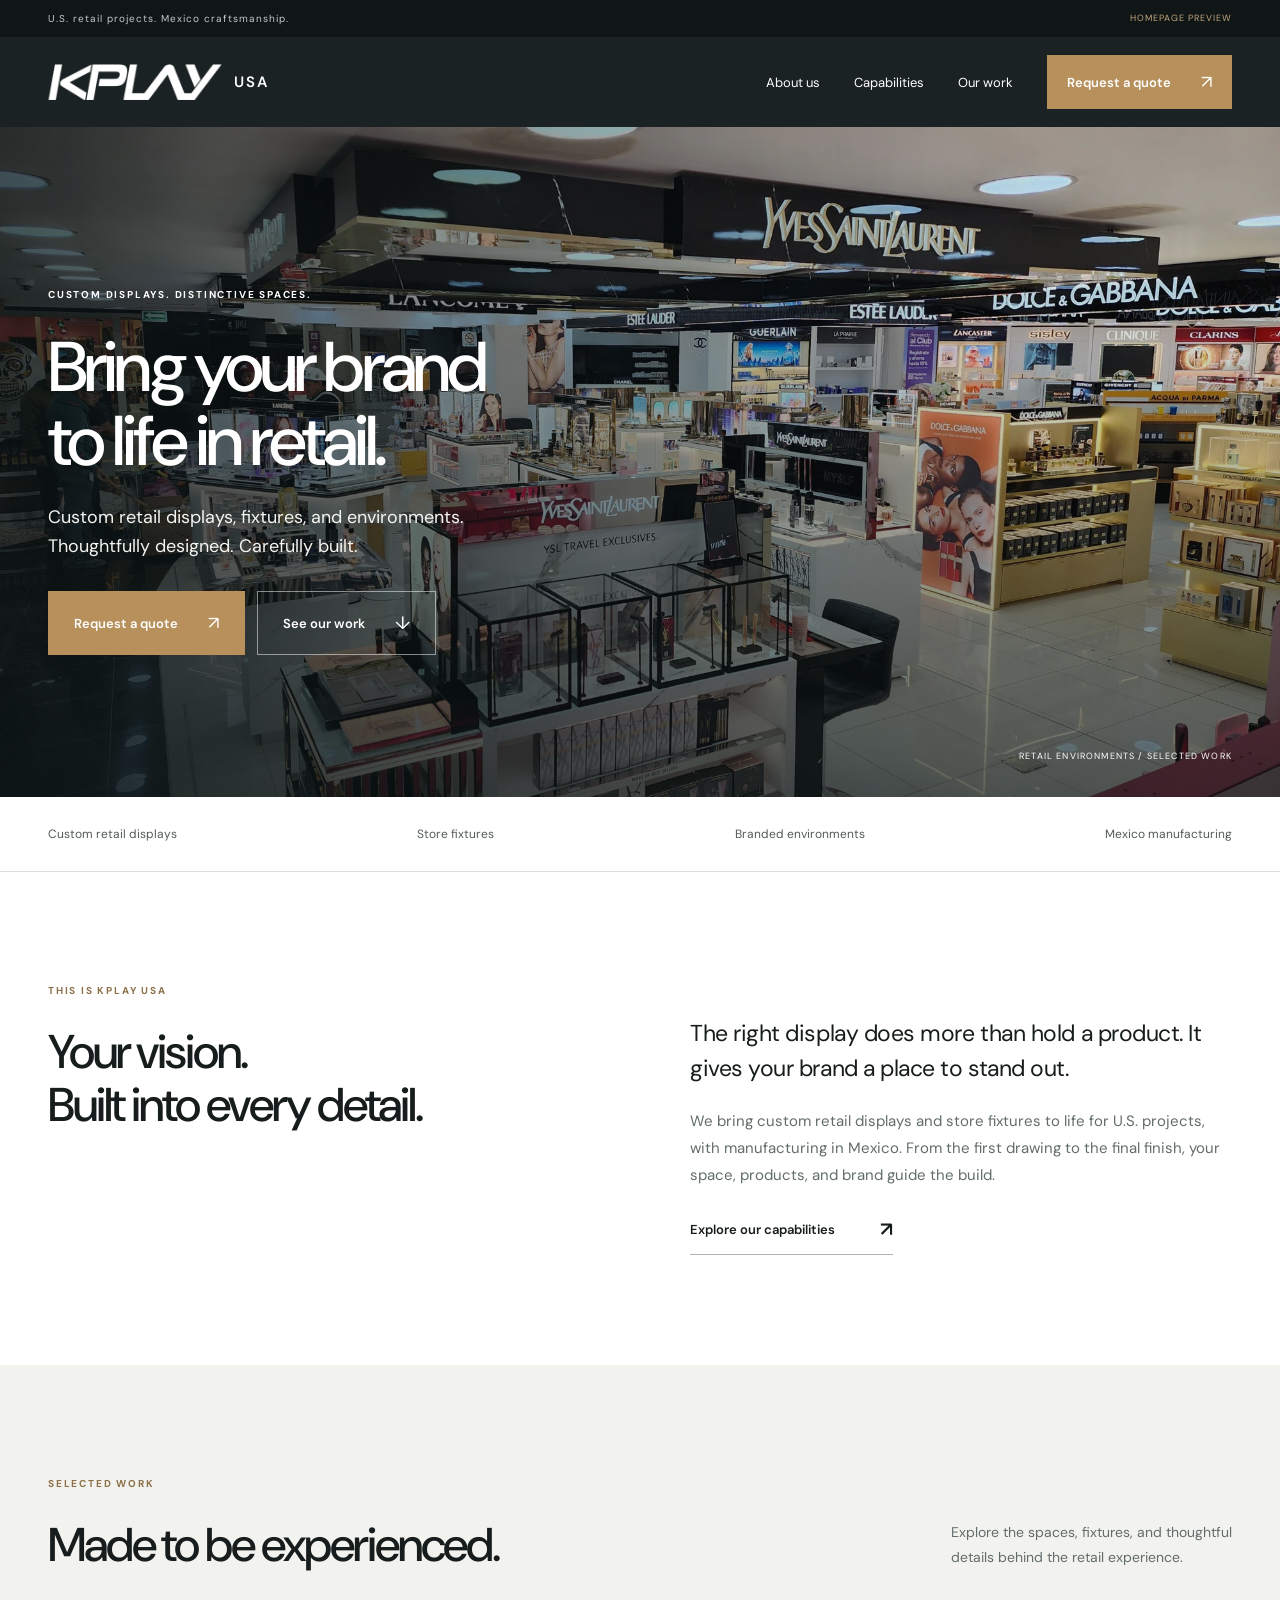
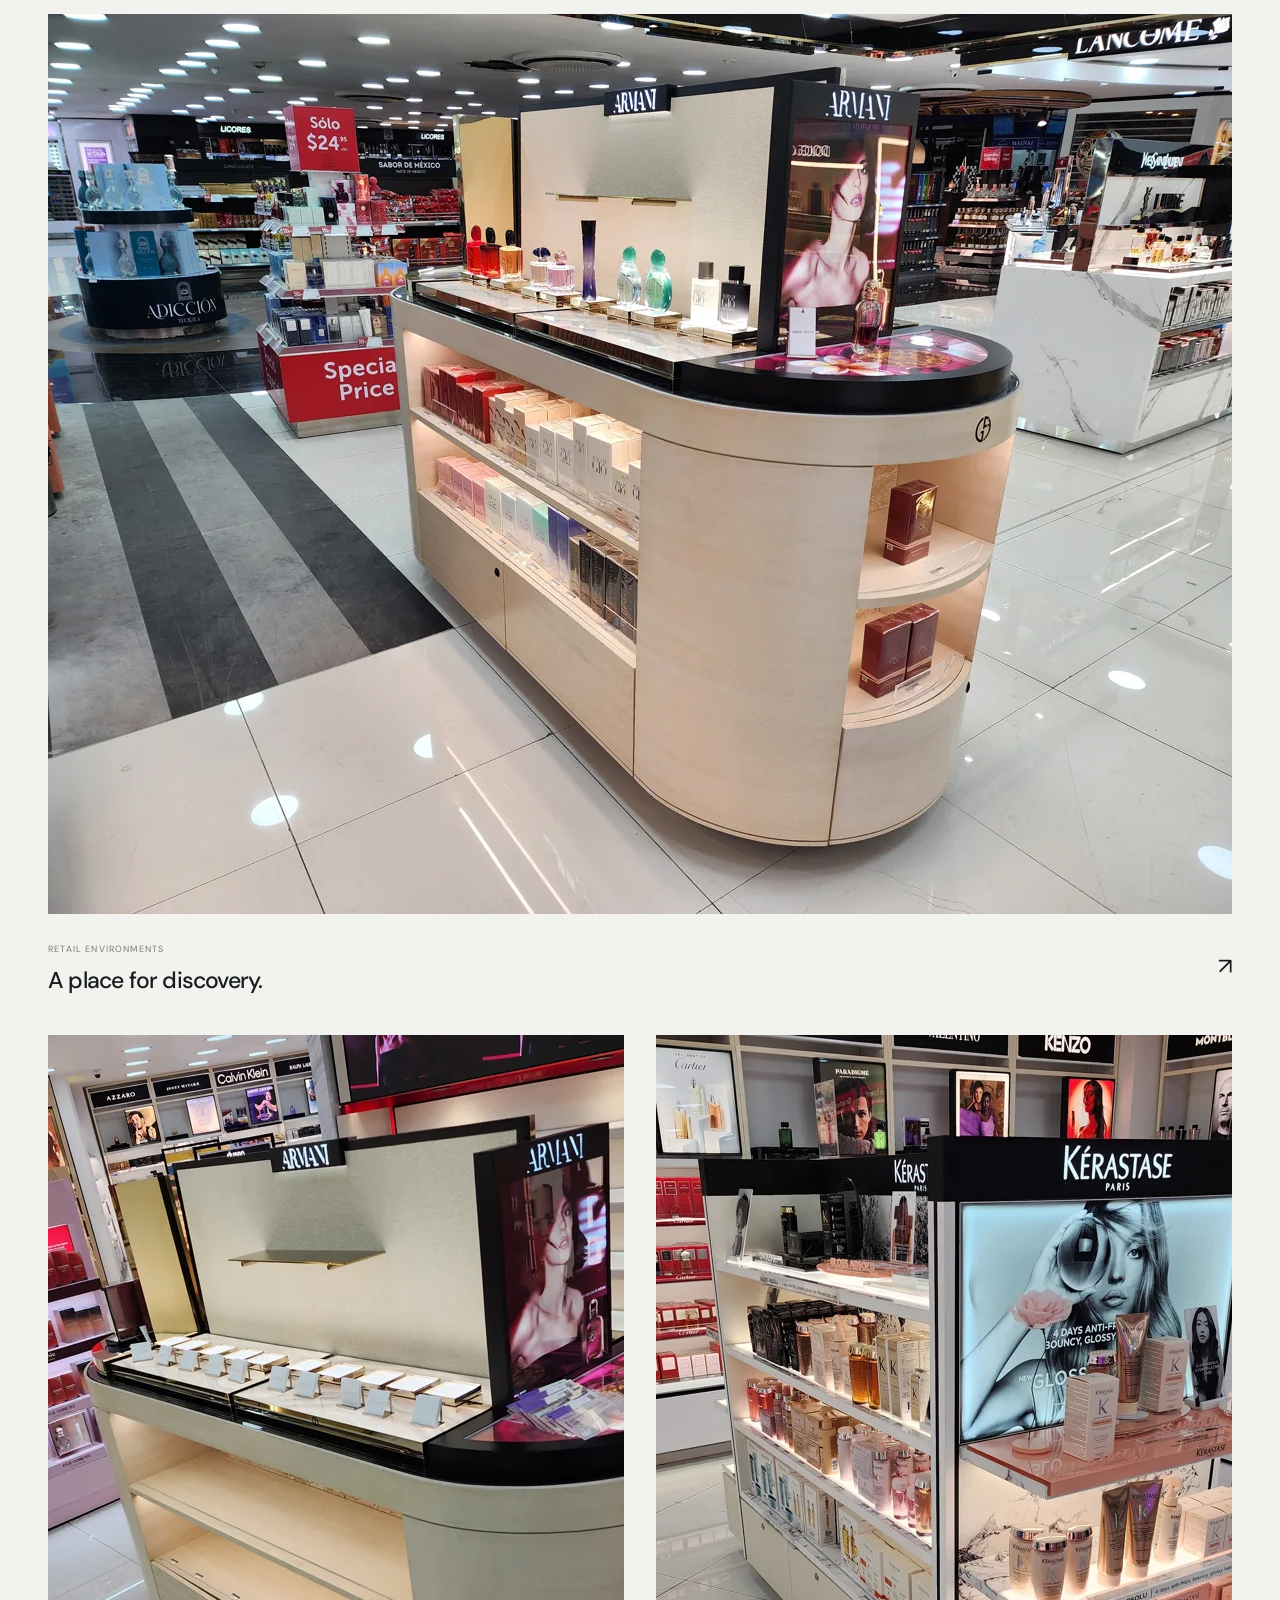
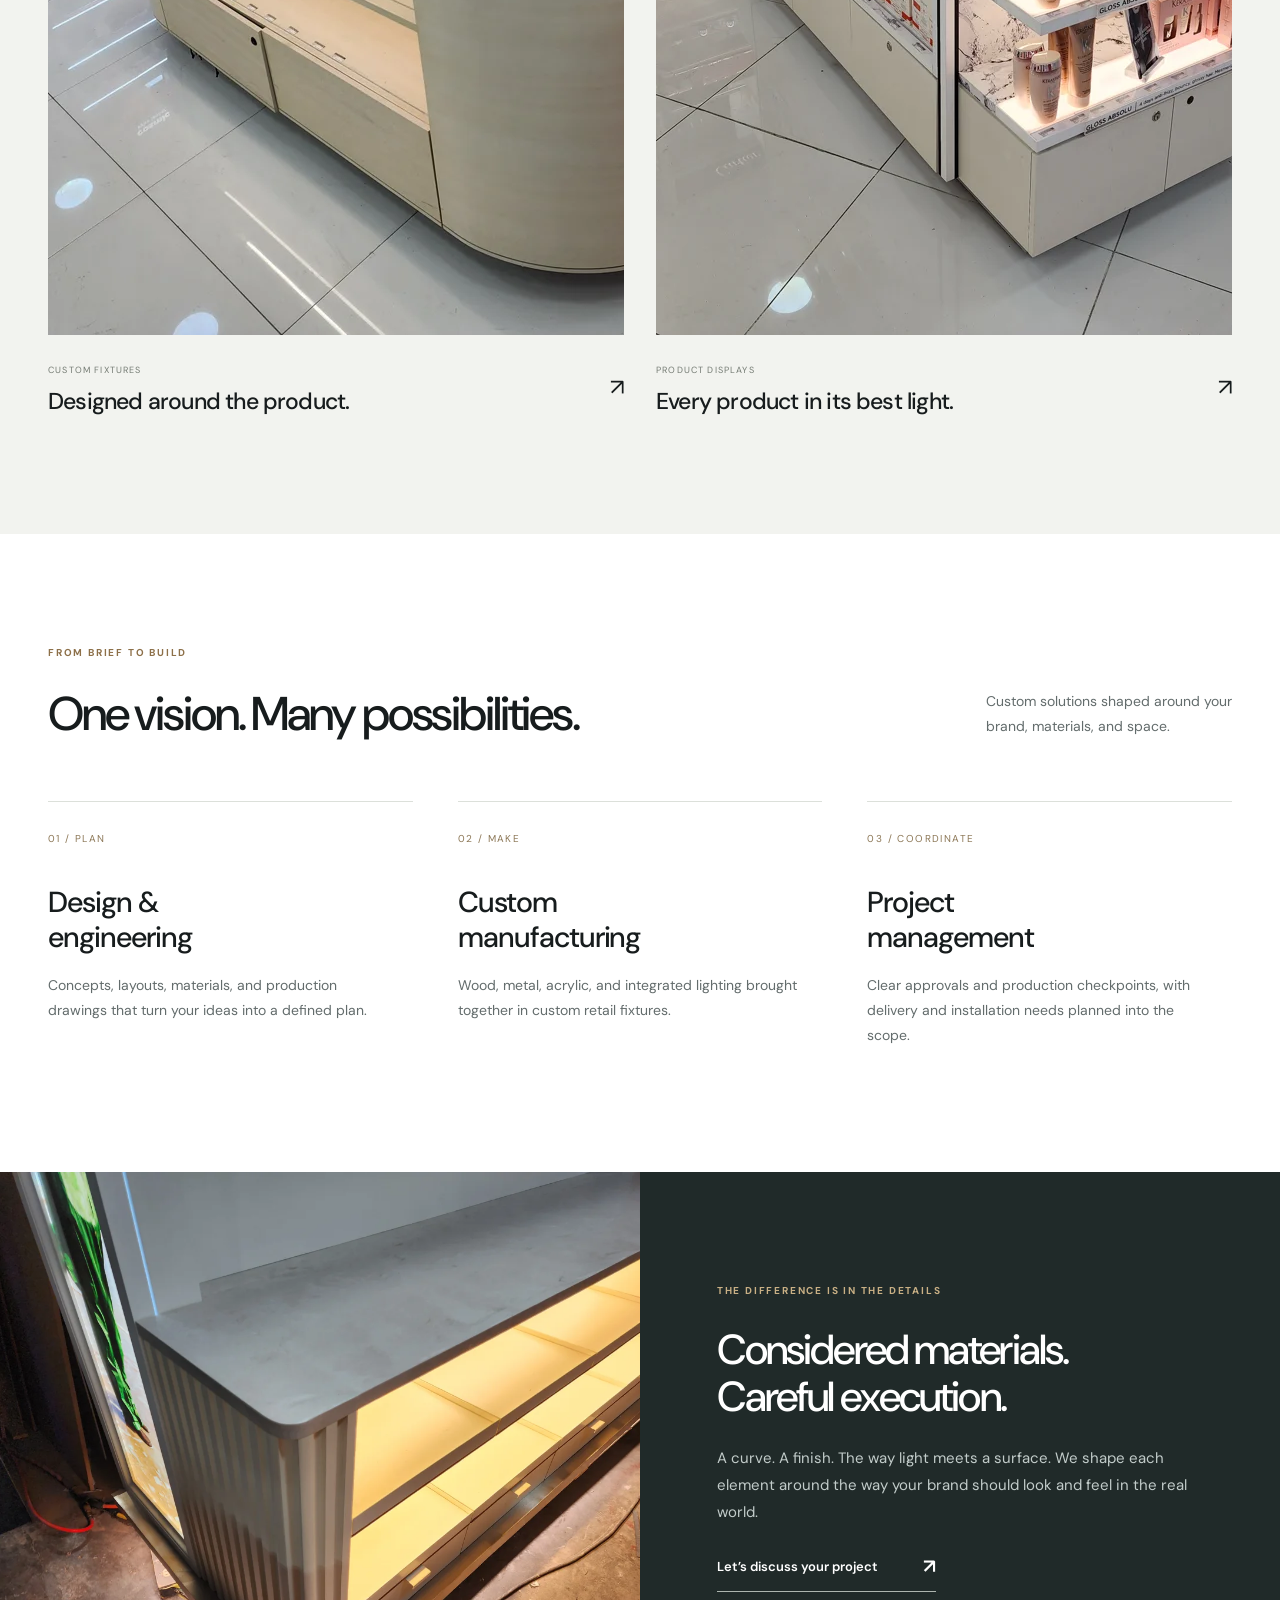
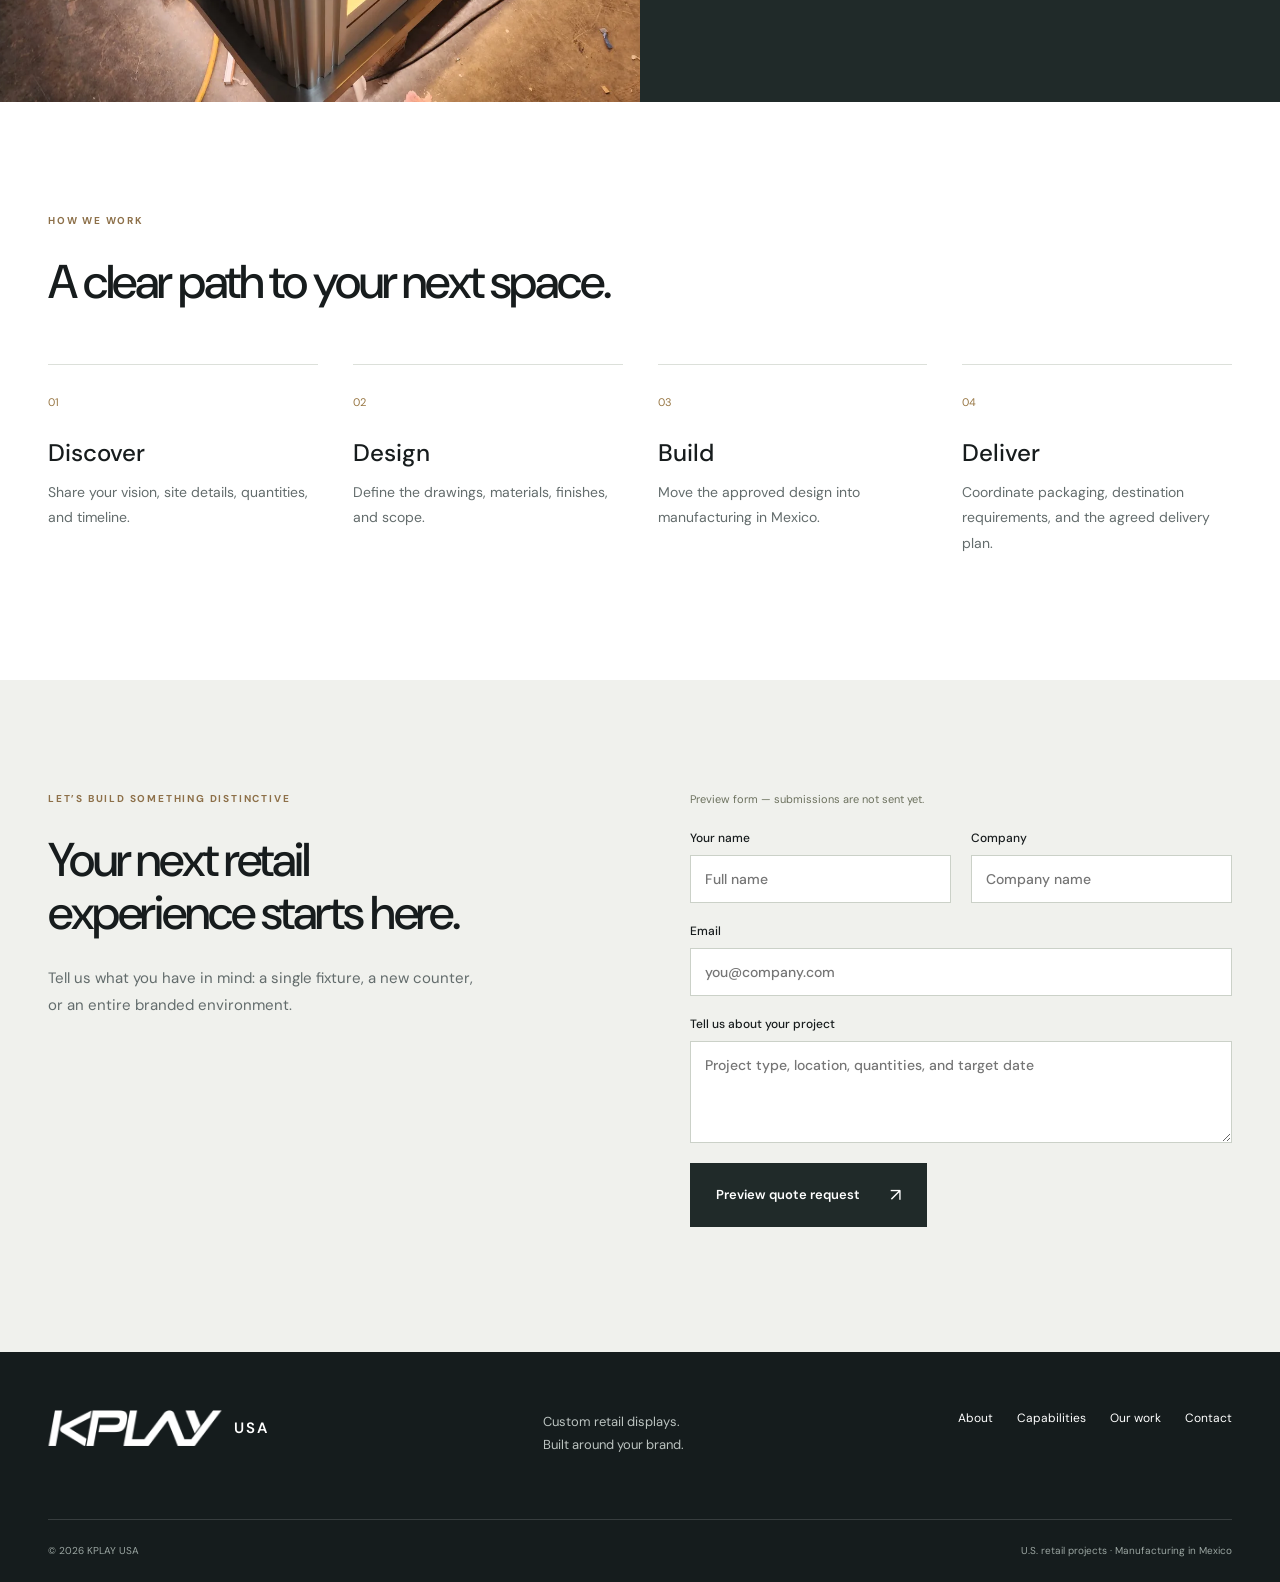
==== preview.html @ 69a0e269 "Add spacious KPLAY homepage preview with customer project photography" ====
<!doctype html><html lang="en"><head><meta charset="utf-8"><meta name="viewport" content="width=device-width,initial-scale=1"><meta name="robots" content="noindex,nofollow"><title>KPLAY USA — Homepage Preview</title><meta name="description" content="Custom retail displays, store fixtures and branded environments. U.S. retail projects, manufacturing in Mexico."><link rel="preconnect" href="https://fonts.googleapis.com"><link rel="preconnect" href="https://fonts.gstatic.com" crossorigin><link href="https://fonts.googleapis.com/css2?family=DM+Sans:wght@400;500;600;700&display=swap" rel="stylesheet"><link rel="stylesheet" href="preview.css"></head><body id="top"><a class="skip" href="#main">Skip to content</a><div class="utility"><div class="wrap"><span>U.S. retail projects. Mexico craftsmanship.</span><span>HOMEPAGE PREVIEW</span></div></div><header><div class="wrap nav"><a class="logo" href="#top" aria-label="KPLAY USA home"><svg class="logo-wordmark" viewBox="330 176 761 161" aria-hidden="true" focusable="false"><image width="1320" height="492" href="[data-uri]"/></svg><span>USA</span></a><button class="menu" aria-label="Open menu" aria-expanded="false" aria-controls="navigation">Menu <span>☰</span></button><nav id="navigation"><a href="#about">About us</a><a href="#capabilities">Capabilities</a><a href="#projects">Our work</a><a class="button small" href="#contact">Request a quote <span>↗</span></a></nav></div></header><main id="main"><section class="hero"><img src="assets/retail-hero.webp" width="2000" height="1500" alt="Finished beauty retail environment with illuminated custom counters and product displays" fetchpriority="high"><div class="hero-shade"></div><div class="wrap hero-content"><p class="eyebrow">CUSTOM DISPLAYS. DISTINCTIVE SPACES.</p><h1>Bring your brand<br>to life in retail.</h1><p class="hero-lede">Custom retail displays, fixtures, and environments.<br class="desktop"> Thoughtfully designed. Carefully built.</p><div class="actions"><a class="button" href="#contact">Request a quote <span>↗</span></a><a class="button outline" href="#projects">See our work <span>↓</span></a></div></div><div class="hero-caption">RETAIL ENVIRONMENTS / SELECTED WORK</div></section><div class="specialties"><div class="wrap"><span>Custom retail displays</span><span>Store fixtures</span><span>Branded environments</span><span>Mexico manufacturing</span></div></div><section class="section intro" id="about"><div class="wrap split"><div><p class="eyebrow">THIS IS KPLAY USA</p><h2>Your vision.<br>Built into every detail.</h2></div><div class="intro-copy"><p class="large">The right display does more than hold a product. It gives your brand a place to stand out.</p><p>We bring custom retail displays and store fixtures to life for U.S. projects, with manufacturing in Mexico. From the first drawing to the final finish, your space, products, and brand guide the build.</p><a class="text-link" href="#capabilities">Explore our capabilities <span>↗</span></a></div></div></section><section class="section projects" id="projects"><div class="wrap"><div class="section-heading"><div><p class="eyebrow">SELECTED WORK</p><h2>Made to be experienced.</h2></div><p>Explore the spaces, fixtures, and thoughtful<br class="desktop"> details behind the retail experience.</p></div><div class="project-grid"><article class="project wide"><a href="assets/beauty-counter.webp" target="_blank" rel="noopener" aria-label="View beauty retail counter photograph"><img src="assets/beauty-counter.webp" width="1200" height="900" loading="lazy" alt="Curved mint and cream beauty counter in a completed department store"><div class="project-title"><div><span>RETAIL ENVIRONMENTS</span><h3>A place for discovery.</h3></div><b>↗</b></div></a></article><article class="project"><a href="assets/display-island.webp" target="_blank" rel="noopener" aria-label="View custom display island photograph"><img src="assets/display-island.webp" width="1200" height="900" loading="lazy" alt="Cream custom display island with a tall marble-look backdrop"><div class="project-title"><div><span>CUSTOM FIXTURES</span><h3>Designed around the product.</h3></div><b>↗</b></div></a></article><article class="project"><a href="assets/product-display.webp" target="_blank" rel="noopener" aria-label="View illuminated product shelving photograph"><img src="assets/product-display.webp" width="1200" height="900" loading="lazy" alt="Illuminated shelving displaying hair care products in a finished retail aisle"><div class="project-title"><div><span>PRODUCT DISPLAYS</span><h3>Every product in its best light.</h3></div><b>↗</b></div></a></article></div></div></section><section class="section capabilities" id="capabilities"><div class="wrap"><div class="section-heading"><div><p class="eyebrow">FROM BRIEF TO BUILD</p><h2>One vision. Many possibilities.</h2></div><p>Custom solutions shaped around your<br class="desktop"> brand, materials, and space.</p></div><div class="cap-grid"><article><span class="number">01 / PLAN</span><h3>Design &amp;<br>engineering</h3><p>Concepts, layouts, materials, and production drawings that turn your ideas into a defined plan.</p></article><article><span class="number">02 / MAKE</span><h3>Custom<br>manufacturing</h3><p>Wood, metal, acrylic, and integrated lighting brought together in custom retail fixtures.</p></article><article><span class="number">03 / COORDINATE</span><h3>Project<br>management</h3><p>Clear approvals and production checkpoints, with delivery and installation needs planned into the scope.</p></article></div></div></section><section class="craft"><div class="craft-image"><img src="assets/craft-detail.webp" width="1200" height="900" alt="Close-up of a curved retail fixture showing ribbed surfaces and integrated lighting" loading="lazy"></div><div class="craft-copy"><p class="eyebrow">THE DIFFERENCE IS IN THE DETAILS</p><h2>Considered materials.<br>Careful execution.</h2><p>A curve. A finish. The way light meets a surface. We shape each element around the way your brand should look and feel in the real world.</p><a class="text-link" href="#contact">Let’s discuss your project <span>↗</span></a></div></section><section class="section process" id="process"><div class="wrap"><p class="eyebrow">HOW WE WORK</p><h2>A clear path to your next space.</h2><div class="steps"><article><span>01</span><h3>Discover</h3><p>Share your vision, site details, quantities, and timeline.</p></article><article><span>02</span><h3>Design</h3><p>Define the drawings, materials, finishes, and scope.</p></article><article><span>03</span><h3>Build</h3><p>Move the approved design into manufacturing in Mexico.</p></article><article><span>04</span><h3>Deliver</h3><p>Coordinate packaging, destination requirements, and the agreed delivery plan.</p></article></div></div></section><section class="section contact" id="contact"><div class="wrap split"><div><p class="eyebrow">LET’S BUILD SOMETHING DISTINCTIVE</p><h2>Your next retail<br>experience starts here.</h2><p>Tell us what you have in mind: a single fixture, a new counter, or an entire branded environment.</p></div><form id="quote-form"><p class="preview-note">Preview form — submissions are not sent yet.</p><div class="form-row"><label>Your name<input name="name" autocomplete="name" required placeholder="Full name"></label><label>Company<input name="company" autocomplete="organization" placeholder="Company name"></label></div><label>Email<input type="email" name="email" autocomplete="email" required placeholder="you@company.com"></label><label>Tell us about your project<textarea name="message" rows="4" required placeholder="Project type, location, quantities, and target date"></textarea></label><button class="button" type="submit">Preview quote request <span>↗</span></button><p id="form-status" role="status"></p></form></div></section></main><footer><div class="wrap footer-top"><a class="logo" href="#top" aria-label="KPLAY USA home"><svg class="logo-wordmark" viewBox="330 176 761 161" aria-hidden="true" focusable="false"><image width="1320" height="492" href="[data-uri]"/></svg><span>USA</span></a><p>Custom retail displays.<br>Built around your brand.</p><nav aria-label="Footer"><a href="#about">About</a><a href="#capabilities">Capabilities</a><a href="#projects">Our work</a><a href="#contact">Contact</a></nav></div><div class="wrap footer-bottom"><span>© <span id="year">2026</span> KPLAY USA</span><span>U.S. retail projects · Manufacturing in Mexico</span></div></footer><script src="preview.js"></script></body></html>
---- preview.css ----
:root{--ink:#171c1d;--muted:#636c6c;--paper:#f2f3ef;--gold:#b7905c;--line:#dce0da}*{box-sizing:border-box}html{scroll-behavior:smooth;scroll-padding-top:32px}body{margin:0;background:#fff;color:var(--ink);font-family:'DM Sans',Arial,sans-serif;-webkit-font-smoothing:antialiased}a{color:inherit;text-decoration:none}img{display:block;width:100%;object-fit:cover}button,input,textarea{font:inherit}button,a,input,textarea{-webkit-tap-highlight-color:transparent}a:focus-visible,button:focus-visible{outline:3px solid #b7905c;outline-offset:5px}.wrap{width:min(1280px,calc(100% - 96px));margin:auto}.utility{background:#101516;color:#c5cbca;font-size:10px;letter-spacing:.1em}.utility .wrap{display:flex;justify-content:space-between;padding:12px 0}.utility span:last-child{color:#c3a87f;font-size:9px}header{background:#1b2223;color:white}.nav{height:90px;display:flex;align-items:center;justify-content:space-between}.logo{display:flex;align-items:center;gap:12px;flex-shrink:0}.logo-wordmark{width:174px;height:auto;aspect-ratio:761/161}.logo span{font-size:15px;letter-spacing:.12em;font-weight:600;color:#fff}nav{display:flex;align-items:center;gap:34px;font-size:13px}.button{display:inline-flex;align-items:center;justify-content:space-between;gap:30px;padding:19px 25px;background:var(--gold);color:#fff;font-size:13px;font-weight:600;border:1px solid var(--gold);cursor:pointer;transition:background .2s}.button:hover{background:#967340}.button span{font-size:18px;font-weight:400}.button.small{padding:14px 19px}.menu{display:none}.hero{position:relative;min-height:670px;color:white;display:flex;align-items:flex-end;background:#222}.hero>img{position:absolute;inset:0;height:100%;object-position:center 49%}.hero-shade{position:absolute;inset:0;background:linear-gradient(90deg,rgba(11,19,20,.73),rgba(11,19,20,.1) 80%),linear-gradient(0deg,rgba(11,19,20,.6),transparent 75%)}.hero-content{position:relative;padding-top:95px;padding-bottom:78px}.eyebrow{font-size:10px;font-weight:700;letter-spacing:.18em;margin:0 0 26px;text-transform:uppercase;color:#8d7049}.hero .eyebrow{color:#fff}h1,h2,h3,p{margin-top:0}h1{font-size:clamp(48px,5.5vw,80px);font-weight:500;line-height:1.06;letter-spacing:-.055em;margin-bottom:24px}.hero-lede{font-size:18px;line-height:1.6;color:#f4f4f0;margin-bottom:31px}.actions{display:flex;gap:12px}.outline{background:transparent;border-color:#ffffff80}.outline:hover{background:#fff;color:#222}.hero-caption{position:absolute;right:48px;bottom:35px;font-size:9px;letter-spacing:.13em;color:#fff}.specialties{border-bottom:1px solid var(--line)}.specialties .wrap{display:flex;justify-content:space-between;gap:20px;padding:29px 0;font-size:12px;color:#525b59}.section{padding:110px 0}.split{display:grid;grid-template-columns:1fr 1fr;gap:100px}h2{font-size:clamp(34px,3.7vw,52px);line-height:1.12;letter-spacing:-.045em;font-weight:500;margin-bottom:25px}p{font-size:15px;line-height:1.8;color:var(--muted)}.large{font-size:23px;line-height:1.5;color:var(--ink);letter-spacing:-.02em}.intro-copy{padding-top:34px}.text-link{display:inline-flex;gap:45px;align-items:center;font-size:13px;font-weight:600;border-bottom:1px solid #adb5af;padding:12px 0}.text-link span{font-size:20px}.projects{background:var(--paper)}.section-heading{display:flex;align-items:flex-end;justify-content:space-between;gap:45px;margin-bottom:42px}.section-heading h2{margin-bottom:0}.section-heading>p{font-size:14px;margin-bottom:2px}.project-grid{display:grid;grid-template-columns:1fr 1fr;gap:32px}.project.wide{grid-column:1/-1}.project img{aspect-ratio:1.48;transition:filter .3s}.project.wide img{aspect-ratio:2.35;object-position:center 53%}.project a:hover img{filter:brightness(.92)}.project-title{display:flex;justify-content:space-between;align-items:center;padding:22px 0 8px}.project-title span{font-size:9px;letter-spacing:.13em;color:#747b73}.project-title h3{font-size:23px;letter-spacing:-.035em;font-weight:500;margin:8px 0 0}.project-title b{font-weight:400;font-size:23px}.cap-grid{display:grid;grid-template-columns:repeat(3,1fr);gap:45px;margin-top:60px}.cap-grid article{border-top:1px solid var(--line);padding-top:24px}.number{color:#8c7756;font-size:10px;letter-spacing:.14em}.cap-grid h3{font-size:29px;font-weight:500;line-height:1.2;letter-spacing:-.035em;margin:38px 0 18px}.cap-grid p{max-width:340px;font-size:14px}.craft{display:grid;grid-template-columns:1fr 1fr;background:#202a29;color:#fff}.craft-image img{height:100%;min-height:530px}.craft-copy{align-self:center;padding:80px clamp(40px,6vw,100px)}.craft-copy .eyebrow{color:#c9b085}.craft-copy h2{font-size:42px}.craft-copy p:not(.eyebrow){color:#c2ccca}.craft-copy .text-link{color:#fff}.steps{display:grid;grid-template-columns:repeat(4,1fr);gap:35px;margin-top:55px}.steps article{border-top:1px solid var(--line);padding-top:25px}.steps span{font-size:11px;color:#987744}.steps h3{font-size:24px;font-weight:500;margin:26px 0 12px}.steps p{font-size:14px}.contact{background:#f0f1ed}.contact .split{gap:100px}.contact h2{margin-bottom:25px}.contact p{max-width:430px}label{display:block;font-size:12px;font-weight:500;margin-bottom:20px}.form-row{display:grid;grid-template-columns:1fr 1fr;gap:20px}input,textarea{display:block;width:100%;border:1px solid #cbd1c8;background:#fff;padding:14px;margin-top:9px;border-radius:0;font-size:14px;color:#222}textarea{resize:vertical}input:focus,textarea:focus{outline:2px solid var(--gold);outline-offset:2px}.preview-note{font-size:11px;margin-bottom:20px;color:#6c715e}.contact .button{background:#202a29;border-color:#202a29}#form-status{font-size:12px;margin-top:15px}footer{background:#151c1d;color:#fff;padding:58px 0 25px}.footer-top{display:flex;align-items:flex-start;justify-content:space-between;gap:50px;padding-bottom:50px}.footer-top p{font-size:13px;color:#bbc3c0}.footer-top nav{gap:24px;font-size:12px}.footer-bottom{border-top:1px solid #ffffff25;padding-top:24px;display:flex;justify-content:space-between;font-size:10px;color:#9ba6a2}.skip{position:absolute;top:-100px;background:#fff;padding:20px;z-index:10}.skip:focus{top:0}@media(min-width:1600px){.hero{min-height:740px}}@media(max-width:1000px){.wrap{width:calc(100% - 48px)}nav{gap:20px}.split{gap:45px}.logo-wordmark{width:135px}.logo span{font-size:12px}.hero{min-height:620px}.craft-copy{padding:50px 30px}.craft-copy h2{font-size:34px}.contact .split{gap:45px}.footer-top{flex-wrap:wrap}.hero-caption{right:24px}.cap-grid{gap:25px}}@media(max-width:720px){.wrap{width:calc(100% - 40px)}.utility{font-size:8px}.utility span:last-child{font-size:7px}.nav{height:76px}.logo-wordmark{width:140px}.menu{display:flex;gap:14px;align-items:center;color:white;background:none;border:1px solid #ffffff40;padding:9px 12px;font-size:12px}header{position:relative;z-index:4}.nav nav{display:none;position:absolute;top:76px;left:0;right:0;background:#1b2223;padding:22px;align-items:stretch;flex-direction:column;gap:24px;border-top:1px solid #ffffff20}.nav nav.open{display:flex}.hero{min-height:620px}.hero>img{object-position:57% center}.hero-shade{background:linear-gradient(0deg,rgba(11,19,20,.88),rgba(11,19,20,.17))}.hero-content{padding:100px 0 75px}.hero h1{font-size:50px}.hero .eyebrow{font-size:8px;letter-spacing:.12em}.hero-lede{font-size:16px}.hero-caption{left:20px;bottom:22px;font-size:7px}.actions{gap:10px}.button{font-size:12px;padding:16px;gap:20px}.specialties .wrap{display:grid;grid-template-columns:1fr 1fr;font-size:10px;gap:18px;padding:24px 0}.section{padding:70px 0}.split{grid-template-columns:1fr;gap:10px}.intro-copy{padding-top:5px}.large{font-size:21px}h2{font-size:38px}.section-heading{display:block;margin-bottom:30px}.section-heading>p{margin-top:20px}.desktop{display:none}.project-grid{grid-template-columns:1fr;gap:25px}.project.wide{grid-column:auto}.project.wide img,.project img{aspect-ratio:1.25}.project-title h3{font-size:21px}.cap-grid{grid-template-columns:1fr;gap:25px;margin-top:35px}.cap-grid h3{margin-top:20px;font-size:26px}.cap-grid h3 br{display:none}.cap-grid p{max-width:none}.craft{grid-template-columns:1fr}.craft-image img{min-height:0;aspect-ratio:1.2}.craft-copy{padding:50px 20px}.craft-copy h2{font-size:36px}.steps{grid-template-columns:1fr 1fr;gap:28px 22px;margin-top:35px}.steps h3{font-size:23px;margin-top:20px}.steps p{font-size:13px}.contact .split{gap:25px}.form-row{grid-template-columns:1fr;gap:0}.footer-top{flex-direction:column;gap:25px;padding-bottom:30px}.footer-top p{margin:0}.footer-top nav{flex-wrap:wrap}.footer-bottom{flex-direction:column;gap:12px}}@media(prefers-reduced-motion:reduce){html{scroll-behavior:auto}*{transition:none!important}}
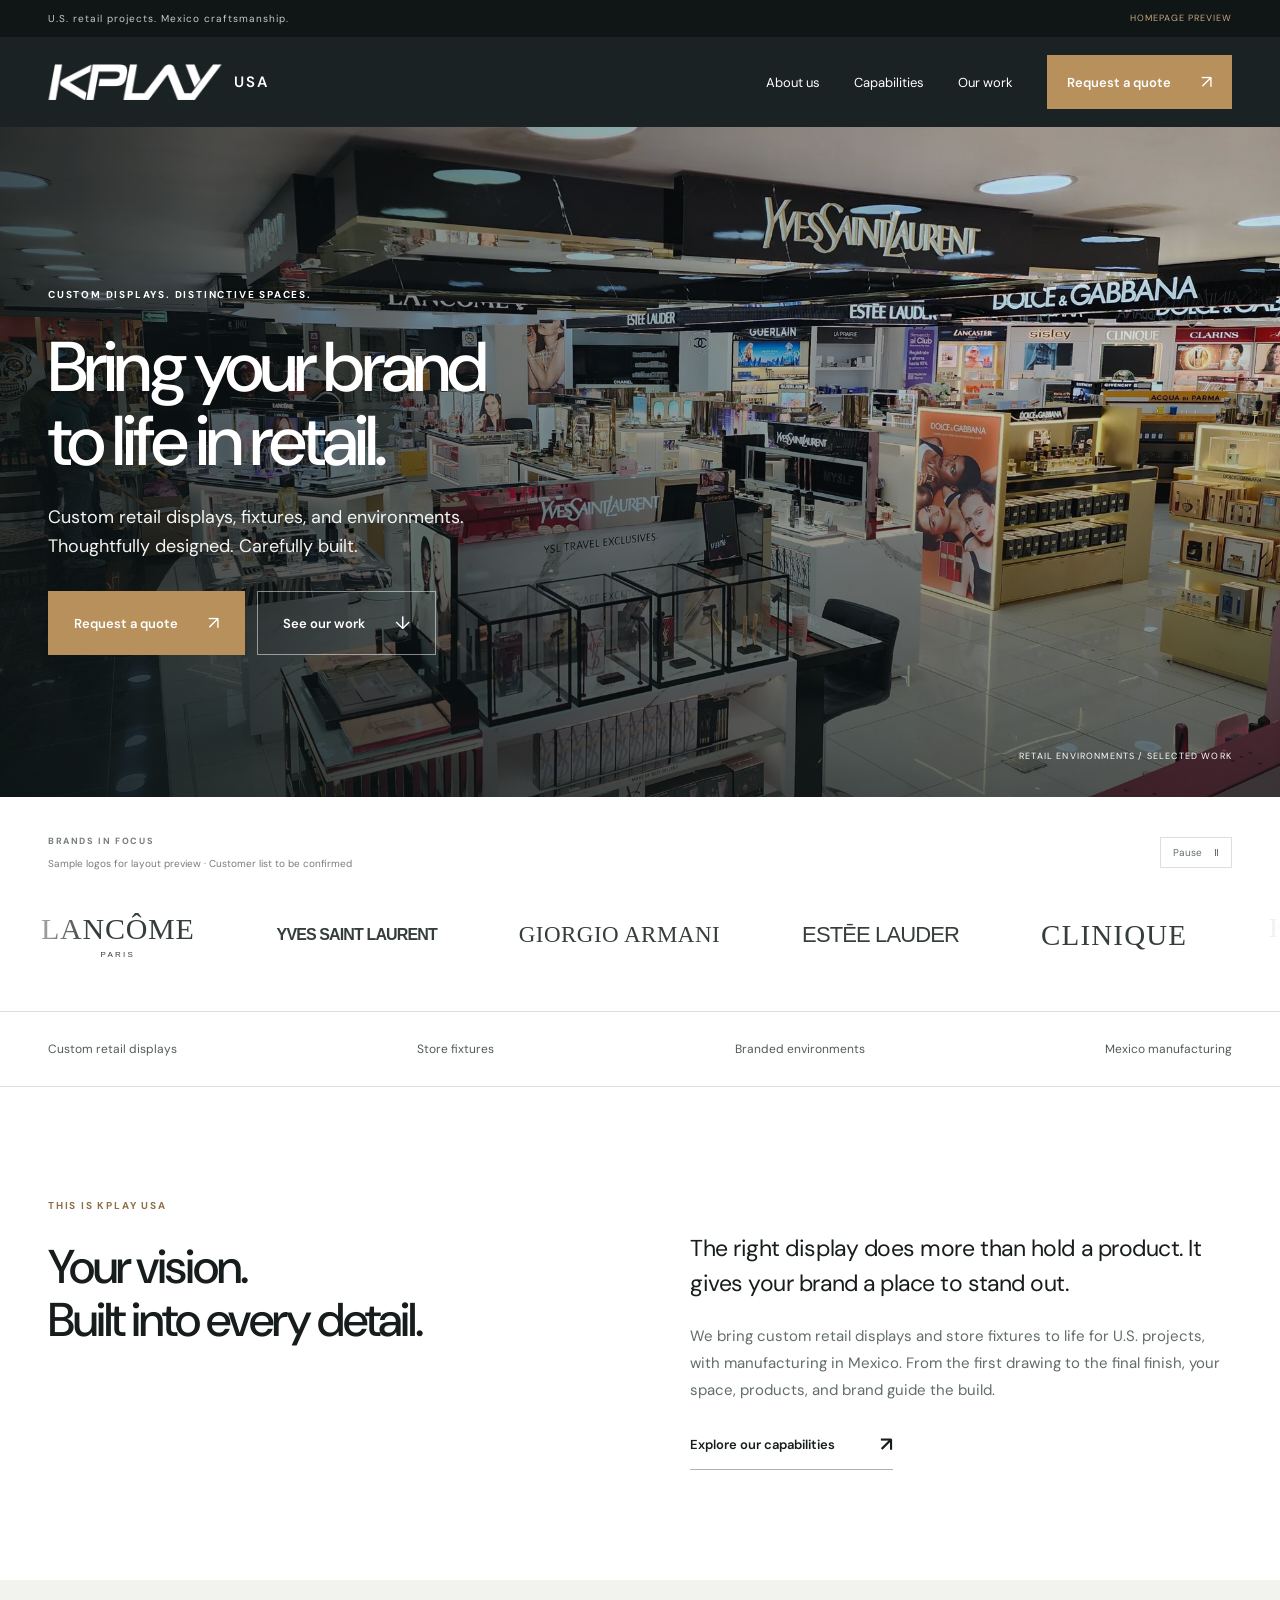
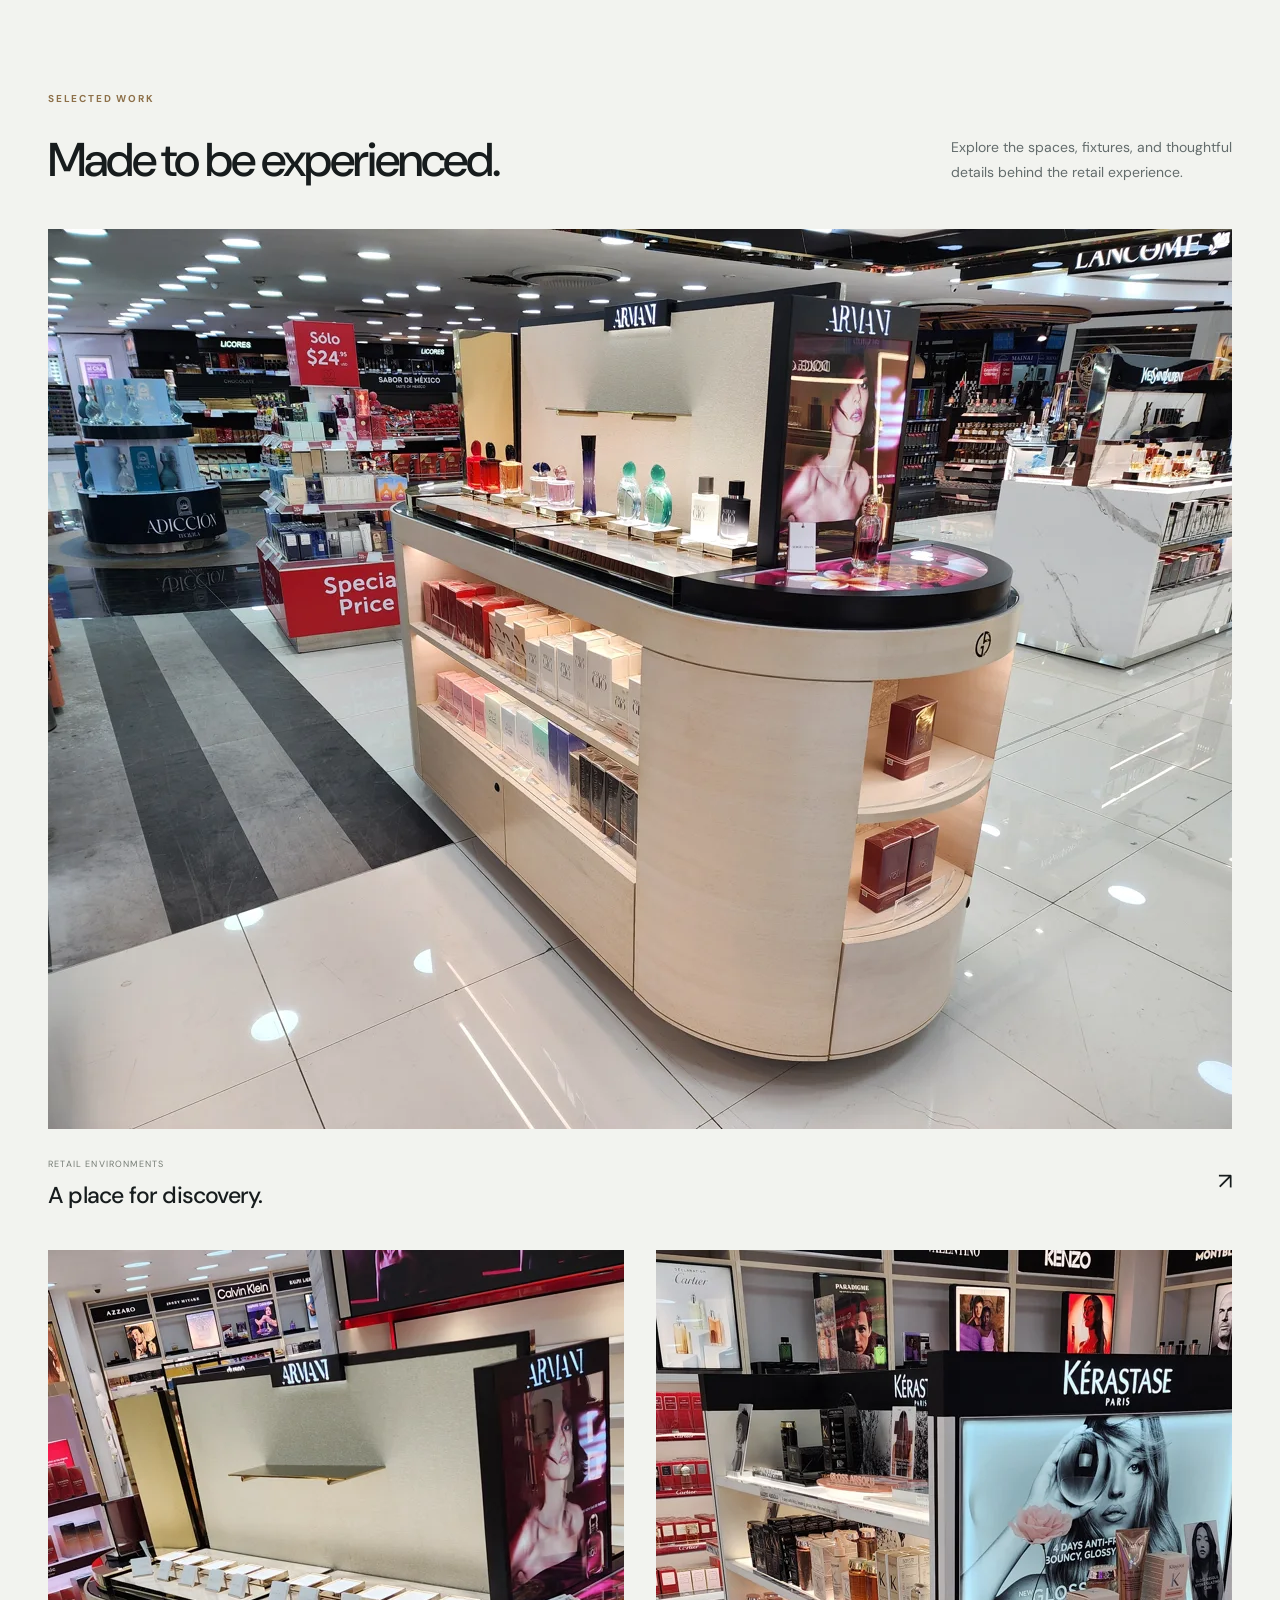
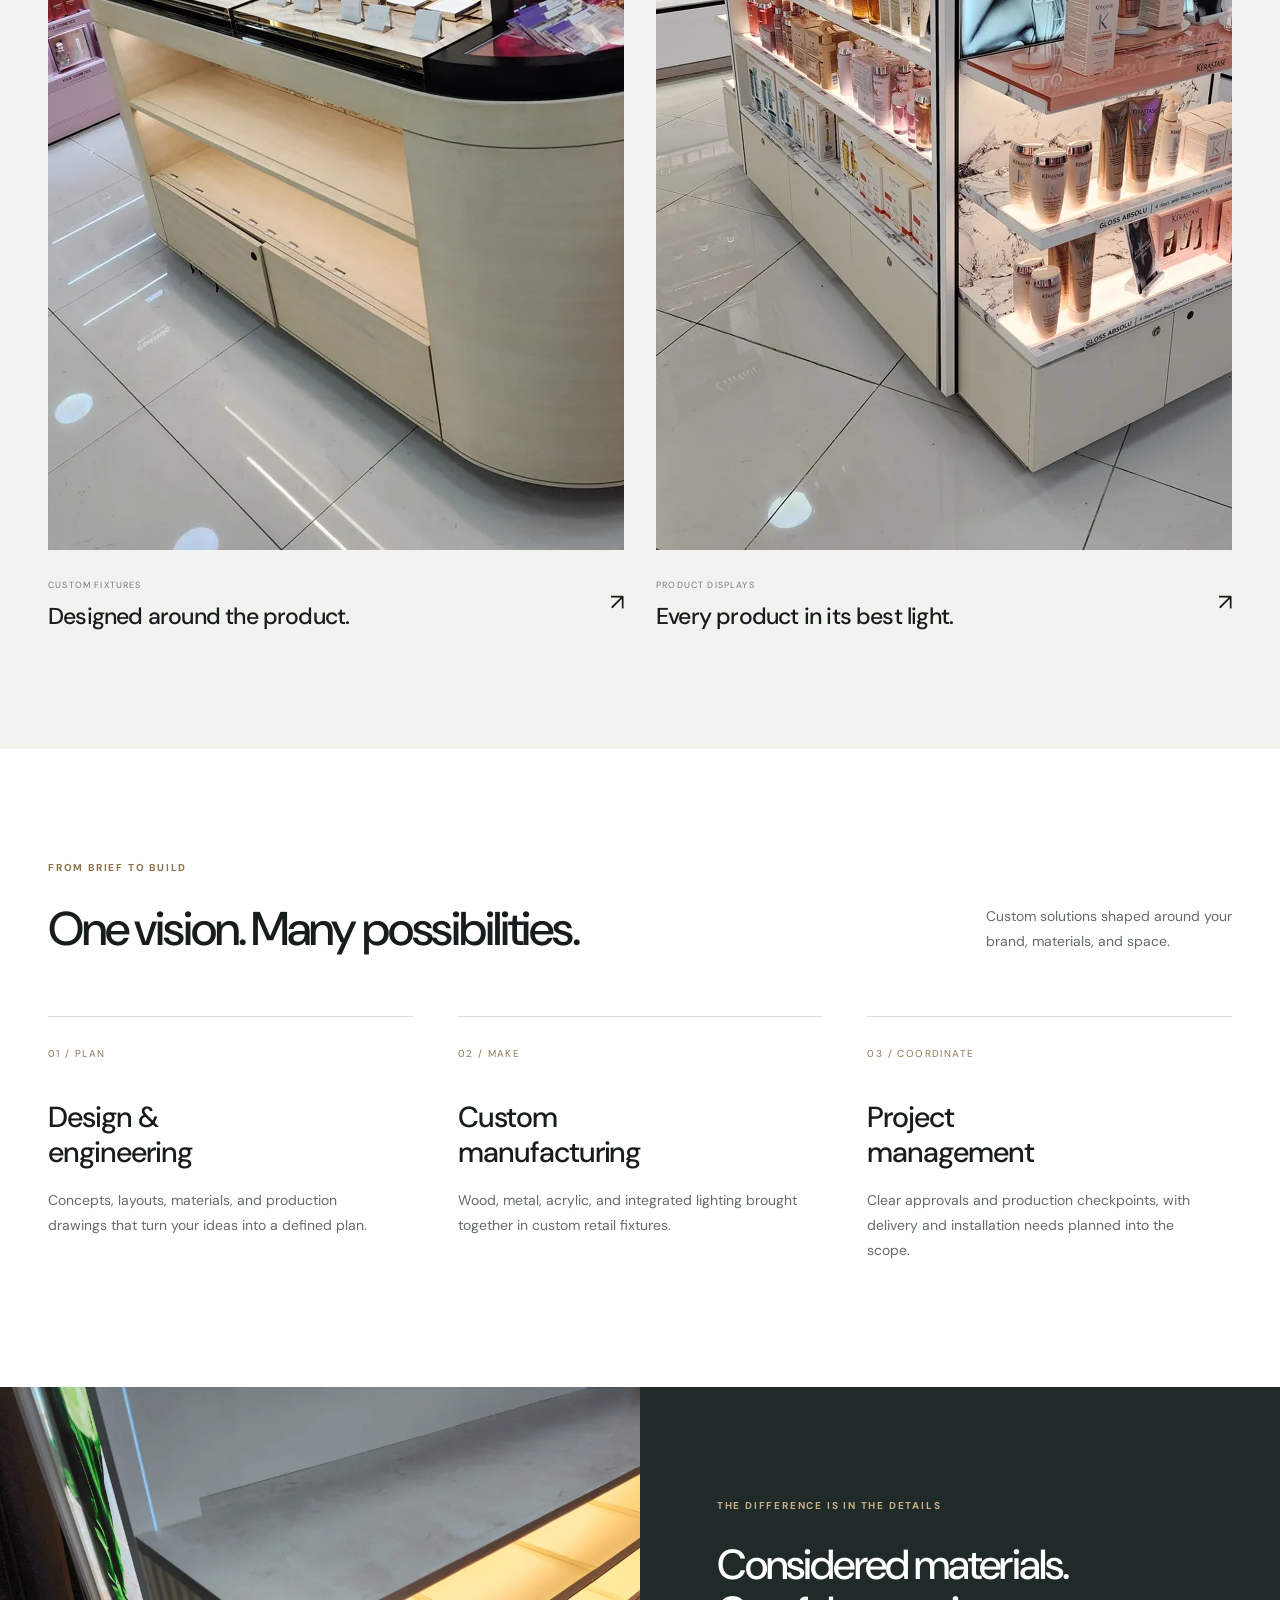
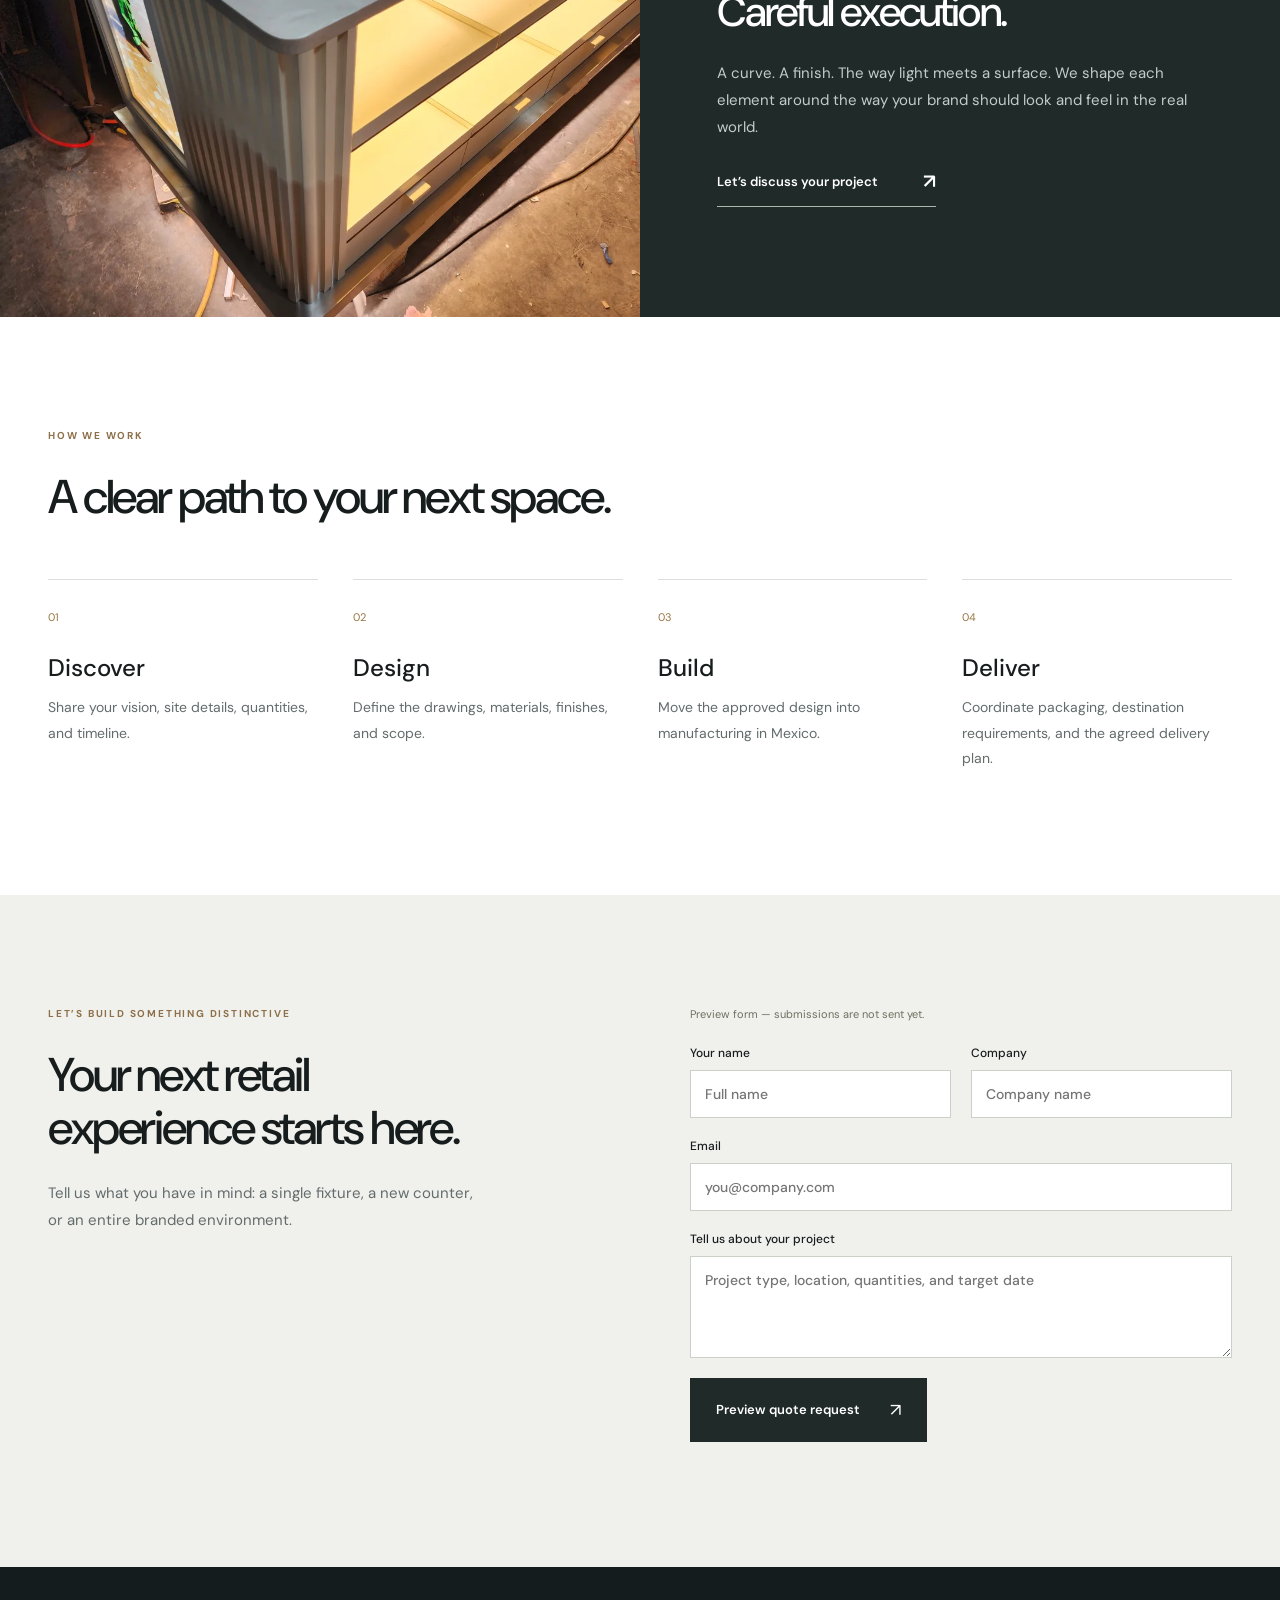
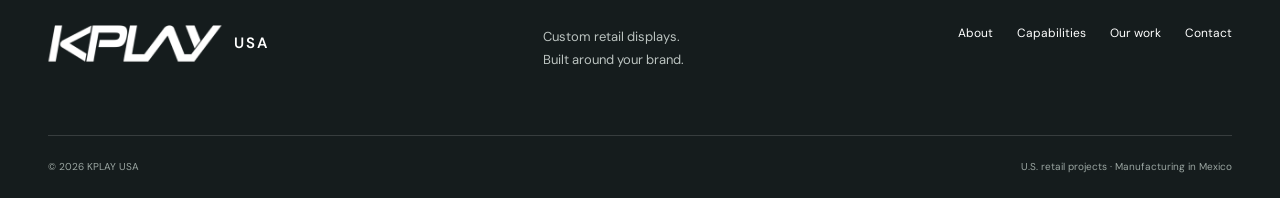
==== commit dfc4573a: "Add animated sample brand strip with pause and reduced-motion support" ====
--- a/preview.html
+++ b/preview.html
@@ -1 +1,3 @@
-<!doctype html><html lang="en"><head><meta charset="utf-8"><meta name="viewport" content="width=device-width,initial-scale=1"><meta name="robots" content="noindex,nofollow"><title>KPLAY USA — Homepage Preview</title><meta name="description" content="Custom retail displays, store fixtures and branded environments. U.S. retail projects, manufacturing in Mexico."><link rel="preconnect" href="https://fonts.googleapis.com"><link rel="preconnect" href="https://fonts.gstatic.com" crossorigin><link href="https://fonts.googleapis.com/css2?family=DM+Sans:wght@400;500;600;700&display=swap" rel="stylesheet"><link rel="stylesheet" href="preview.css"></head><body id="top"><a class="skip" href="#main">Skip to content</a><div class="utility"><div class="wrap"><span>U.S. retail projects. Mexico craftsmanship.</span><span>HOMEPAGE PREVIEW</span></div></div><header><div class="wrap nav"><a class="logo" href="#top" aria-label="KPLAY USA home"><svg class="logo-wordmark" viewBox="330 176 761 161" aria-hidden="true" focusable="false"><image width="1320" height="492" href="[data-uri]"/></svg><span>USA</span></a><button class="menu" aria-label="Open menu" aria-expanded="false" aria-controls="navigation">Menu <span>☰</span></button><nav id="navigation"><a href="#about">About us</a><a href="#capabilities">Capabilities</a><a href="#projects">Our work</a><a class="button small" href="#contact">Request a quote <span>↗</span></a></nav></div></header><main id="main"><section class="hero"><img src="assets/retail-hero.webp" width="2000" height="1500" alt="Finished beauty retail environment with illuminated custom counters and product displays" fetchpriority="high"><div class="hero-shade"></div><div class="wrap hero-content"><p class="eyebrow">CUSTOM DISPLAYS. DISTINCTIVE SPACES.</p><h1>Bring your brand<br>to life in retail.</h1><p class="hero-lede">Custom retail displays, fixtures, and environments.<br class="desktop"> Thoughtfully designed. Carefully built.</p><div class="actions"><a class="button" href="#contact">Request a quote <span>↗</span></a><a class="button outline" href="#projects">See our work <span>↓</span></a></div></div><div class="hero-caption">RETAIL ENVIRONMENTS / SELECTED WORK</div></section><div class="specialties"><div class="wrap"><span>Custom retail displays</span><span>Store fixtures</span><span>Branded environments</span><span>Mexico manufacturing</span></div></div><section class="section intro" id="about"><div class="wrap split"><div><p class="eyebrow">THIS IS KPLAY USA</p><h2>Your vision.<br>Built into every detail.</h2></div><div class="intro-copy"><p class="large">The right display does more than hold a product. It gives your brand a place to stand out.</p><p>We bring custom retail displays and store fixtures to life for U.S. projects, with manufacturing in Mexico. From the first drawing to the final finish, your space, products, and brand guide the build.</p><a class="text-link" href="#capabilities">Explore our capabilities <span>↗</span></a></div></div></section><section class="section projects" id="projects"><div class="wrap"><div class="section-heading"><div><p class="eyebrow">SELECTED WORK</p><h2>Made to be experienced.</h2></div><p>Explore the spaces, fixtures, and thoughtful<br class="desktop"> details behind the retail experience.</p></div><div class="project-grid"><article class="project wide"><a href="assets/beauty-counter.webp" target="_blank" rel="noopener" aria-label="View beauty retail counter photograph"><img src="assets/beauty-counter.webp" width="1200" height="900" loading="lazy" alt="Curved mint and cream beauty counter in a completed department store"><div class="project-title"><div><span>RETAIL ENVIRONMENTS</span><h3>A place for discovery.</h3></div><b>↗</b></div></a></article><article class="project"><a href="assets/display-island.webp" target="_blank" rel="noopener" aria-label="View custom display island photograph"><img src="assets/display-island.webp" width="1200" height="900" loading="lazy" alt="Cream custom display island with a tall marble-look backdrop"><div class="project-title"><div><span>CUSTOM FIXTURES</span><h3>Designed around the product.</h3></div><b>↗</b></div></a></article><article class="project"><a href="assets/product-display.webp" target="_blank" rel="noopener" aria-label="View illuminated product shelving photograph"><img src="assets/product-display.webp" width="1200" height="900" loading="lazy" alt="Illuminated shelving displaying hair care products in a finished retail aisle"><div class="project-title"><div><span>PRODUCT DISPLAYS</span><h3>Every product in its best light.</h3></div><b>↗</b></div></a></article></div></div></section><section class="section capabilities" id="capabilities"><div class="wrap"><div class="section-heading"><div><p class="eyebrow">FROM BRIEF TO BUILD</p><h2>One vision. Many possibilities.</h2></div><p>Custom solutions shaped around your<br class="desktop"> brand, materials, and space.</p></div><div class="cap-grid"><article><span class="number">01 / PLAN</span><h3>Design &amp;<br>engineering</h3><p>Concepts, layouts, materials, and production drawings that turn your ideas into a defined plan.</p></article><article><span class="number">02 / MAKE</span><h3>Custom<br>manufacturing</h3><p>Wood, metal, acrylic, and integrated lighting brought together in custom retail fixtures.</p></article><article><span class="number">03 / COORDINATE</span><h3>Project<br>management</h3><p>Clear approvals and production checkpoints, with delivery and installation needs planned into the scope.</p></article></div></div></section><section class="craft"><div class="craft-image"><img src="assets/craft-detail.webp" width="1200" height="900" alt="Close-up of a curved retail fixture showing ribbed surfaces and integrated lighting" loading="lazy"></div><div class="craft-copy"><p class="eyebrow">THE DIFFERENCE IS IN THE DETAILS</p><h2>Considered materials.<br>Careful execution.</h2><p>A curve. A finish. The way light meets a surface. We shape each element around the way your brand should look and feel in the real world.</p><a class="text-link" href="#contact">Let’s discuss your project <span>↗</span></a></div></section><section class="section process" id="process"><div class="wrap"><p class="eyebrow">HOW WE WORK</p><h2>A clear path to your next space.</h2><div class="steps"><article><span>01</span><h3>Discover</h3><p>Share your vision, site details, quantities, and timeline.</p></article><article><span>02</span><h3>Design</h3><p>Define the drawings, materials, finishes, and scope.</p></article><article><span>03</span><h3>Build</h3><p>Move the approved design into manufacturing in Mexico.</p></article><article><span>04</span><h3>Deliver</h3><p>Coordinate packaging, destination requirements, and the agreed delivery plan.</p></article></div></div></section><section class="section contact" id="contact"><div class="wrap split"><div><p class="eyebrow">LET’S BUILD SOMETHING DISTINCTIVE</p><h2>Your next retail<br>experience starts here.</h2><p>Tell us what you have in mind: a single fixture, a new counter, or an entire branded environment.</p></div><form id="quote-form"><p class="preview-note">Preview form — submissions are not sent yet.</p><div class="form-row"><label>Your name<input name="name" autocomplete="name" required placeholder="Full name"></label><label>Company<input name="company" autocomplete="organization" placeholder="Company name"></label></div><label>Email<input type="email" name="email" autocomplete="email" required placeholder="you@company.com"></label><label>Tell us about your project<textarea name="message" rows="4" required placeholder="Project type, location, quantities, and target date"></textarea></label><button class="button" type="submit">Preview quote request <span>↗</span></button><p id="form-status" role="status"></p></form></div></section></main><footer><div class="wrap footer-top"><a class="logo" href="#top" aria-label="KPLAY USA home"><svg class="logo-wordmark" viewBox="330 176 761 161" aria-hidden="true" focusable="false"><image width="1320" height="492" href="[data-uri]"/></svg><span>USA</span></a><p>Custom retail displays.<br>Built around your brand.</p><nav aria-label="Footer"><a href="#about">About</a><a href="#capabilities">Capabilities</a><a href="#projects">Our work</a><a href="#contact">Contact</a></nav></div><div class="wrap footer-bottom"><span>© <span id="year">2026</span> KPLAY USA</span><span>U.S. retail projects · Manufacturing in Mexico</span></div></footer><script src="preview.js"></script></body></html>
+<!doctype html><html lang="en"><head><meta charset="utf-8"><meta name="viewport" content="width=device-width,initial-scale=1"><meta name="robots" content="noindex,nofollow"><title>KPLAY USA — Homepage Preview</title><meta name="description" content="Custom retail displays, store fixtures and branded environments. U.S. retail projects, manufacturing in Mexico."><link rel="preconnect" href="https://fonts.googleapis.com"><link rel="preconnect" href="https://fonts.gstatic.com" crossorigin><link href="https://fonts.googleapis.com/css2?family=DM+Sans:wght@400;500;600;700&display=swap" rel="stylesheet"><link rel="stylesheet" href="preview.css"><style>
+.brand-showcase{padding:36px 0 40px;background:#fff;border-bottom:1px solid #dce0da;overflow:hidden}.brand-strip-heading{display:flex;align-items:center;justify-content:space-between;gap:20px;margin-bottom:28px}.brand-strip-heading .eyebrow{margin:0 0 7px;color:#767d77;font-size:9px}.brand-sample-note{font-size:10px;line-height:1.5;color:#777f79;margin:0}.brand-pause{background:transparent;border:1px solid #dce0da;color:#646e67;cursor:pointer;padding:8px 12px;font-size:10px;display:flex;gap:12px;align-items:center}.brand-marquee{overflow:hidden;mask-image:linear-gradient(90deg,transparent,#000 7%,#000 93%,transparent)}.brand-track{display:flex;width:max-content;animation:brand-scroll 36s linear infinite}.brand-group{display:flex;align-items:center;gap:82px;flex-shrink:0;padding:12px 41px;min-width:1280px;justify-content:space-around}.brand-group>span{white-space:nowrap;display:flex;flex-direction:column;align-items:center;justify-content:center;color:#353e39;min-height:48px}.brand-group small{font-family:Arial,sans-serif;font-size:8px;letter-spacing:.28em;margin-top:4px}.brand-lancome{font-family:Georgia,serif;font-size:30px;letter-spacing:.025em}.brand-ysl{font-family:Arial,sans-serif;font-size:16px;font-weight:600;letter-spacing:-.055em}.brand-armani{font-family:Georgia,serif;font-size:23px;letter-spacing:.02em}.brand-estee{font-family:Arial,sans-serif;font-size:22px;font-weight:400;letter-spacing:-.04em}.brand-clinique{font-family:Georgia,serif;font-size:29px;letter-spacing:.04em}.brand-kerastase{font-family:Georgia,serif;font-size:27px;letter-spacing:.04em}.brand-showcase:hover .brand-track,.brand-showcase:focus-within .brand-track,.brand-showcase.is-paused .brand-track{animation-play-state:paused}@keyframes brand-scroll{to{transform:translateX(-50%)}}@media(max-width:720px){.brand-showcase{padding:27px 0 29px}.brand-strip-heading{margin-bottom:20px}.brand-sample-note{font-size:9px;max-width:230px}.brand-group{min-width:1080px;gap:50px;padding-inline:25px}.brand-group>span{transform:scale(.88)}}@media(prefers-reduced-motion:reduce){.brand-track{animation:none;width:100%}.brand-group{min-width:0;width:100%;flex-wrap:wrap;gap:26px;padding:12px 20px}.brand-group[aria-hidden="true"]{display:none}.brand-marquee{mask-image:none}.brand-pause{display:none}}
+</style></head><body id="top"><a class="skip" href="#main">Skip to content</a><div class="utility"><div class="wrap"><span>U.S. retail projects. Mexico craftsmanship.</span><span>HOMEPAGE PREVIEW</span></div></div><header><div class="wrap nav"><a class="logo" href="#top" aria-label="KPLAY USA home"><svg class="logo-wordmark" viewBox="330 176 761 161" aria-hidden="true" focusable="false"><image width="1320" height="492" href="[data-uri]"/></svg><span>USA</span></a><button class="menu" aria-label="Open menu" aria-expanded="false" aria-controls="navigation">Menu <span>☰</span></button><nav id="navigation"><a href="#about">About us</a><a href="#capabilities">Capabilities</a><a href="#projects">Our work</a><a class="button small" href="#contact">Request a quote <span>↗</span></a></nav></div></header><main id="main"><section class="hero"><img src="assets/retail-hero.webp" width="2000" height="1500" alt="Finished beauty retail environment with illuminated custom counters and product displays" fetchpriority="high"><div class="hero-shade"></div><div class="wrap hero-content"><p class="eyebrow">CUSTOM DISPLAYS. DISTINCTIVE SPACES.</p><h1>Bring your brand<br>to life in retail.</h1><p class="hero-lede">Custom retail displays, fixtures, and environments.<br class="desktop"> Thoughtfully designed. Carefully built.</p><div class="actions"><a class="button" href="#contact">Request a quote <span>↗</span></a><a class="button outline" href="#projects">See our work <span>↓</span></a></div></div><div class="hero-caption">RETAIL ENVIRONMENTS / SELECTED WORK</div></section><section class="brand-showcase" aria-label="Sample customer logo strip"><div class="wrap brand-strip-heading"><div><p class="eyebrow">BRANDS IN FOCUS</p><p class="brand-sample-note">Sample logos for layout preview · Customer list to be confirmed</p></div><button class="brand-pause" type="button" aria-pressed="false" aria-label="Pause logo animation">Pause <span aria-hidden="true">Ⅱ</span></button></div><div class="brand-marquee"><div class="brand-track"><div class="brand-group"><span class="brand-lancome">LANCÔME<small>PARIS</small></span><span class="brand-ysl">YVES SAINT LAURENT</span><span class="brand-armani">GIORGIO ARMANI</span><span class="brand-estee">ESTĒE LAUDER</span><span class="brand-clinique">CLINIQUE</span><span class="brand-kerastase">KÉRASTASE<small>PARIS</small></span></div><div class="brand-group" aria-hidden="true"><span class="brand-lancome">LANCÔME<small>PARIS</small></span><span class="brand-ysl">YVES SAINT LAURENT</span><span class="brand-armani">GIORGIO ARMANI</span><span class="brand-estee">ESTĒE LAUDER</span><span class="brand-clinique">CLINIQUE</span><span class="brand-kerastase">KÉRASTASE<small>PARIS</small></span></div></div></div></section><div class="specialties"><div class="wrap"><span>Custom retail displays</span><span>Store fixtures</span><span>Branded environments</span><span>Mexico manufacturing</span></div></div><section class="section intro" id="about"><div class="wrap split"><div><p class="eyebrow">THIS IS KPLAY USA</p><h2>Your vision.<br>Built into every detail.</h2></div><div class="intro-copy"><p class="large">The right display does more than hold a product. It gives your brand a place to stand out.</p><p>We bring custom retail displays and store fixtures to life for U.S. projects, with manufacturing in Mexico. From the first drawing to the final finish, your space, products, and brand guide the build.</p><a class="text-link" href="#capabilities">Explore our capabilities <span>↗</span></a></div></div></section><section class="section projects" id="projects"><div class="wrap"><div class="section-heading"><div><p class="eyebrow">SELECTED WORK</p><h2>Made to be experienced.</h2></div><p>Explore the spaces, fixtures, and thoughtful<br class="desktop"> details behind the retail experience.</p></div><div class="project-grid"><article class="project wide"><a href="assets/beauty-counter.webp" target="_blank" rel="noopener" aria-label="View beauty retail counter photograph"><img src="assets/beauty-counter.webp" width="1200" height="900" loading="lazy" alt="Curved mint and cream beauty counter in a completed department store"><div class="project-title"><div><span>RETAIL ENVIRONMENTS</span><h3>A place for discovery.</h3></div><b>↗</b></div></a></article><article class="project"><a href="assets/display-island.webp" target="_blank" rel="noopener" aria-label="View custom display island photograph"><img src="assets/display-island.webp" width="1200" height="900" loading="lazy" alt="Cream custom display island with a tall marble-look backdrop"><div class="project-title"><div><span>CUSTOM FIXTURES</span><h3>Designed around the product.</h3></div><b>↗</b></div></a></article><article class="project"><a href="assets/product-display.webp" target="_blank" rel="noopener" aria-label="View illuminated product shelving photograph"><img src="assets/product-display.webp" width="1200" height="900" loading="lazy" alt="Illuminated shelving displaying hair care products in a finished retail aisle"><div class="project-title"><div><span>PRODUCT DISPLAYS</span><h3>Every product in its best light.</h3></div><b>↗</b></div></a></article></div></div></section><section class="section capabilities" id="capabilities"><div class="wrap"><div class="section-heading"><div><p class="eyebrow">FROM BRIEF TO BUILD</p><h2>One vision. Many possibilities.</h2></div><p>Custom solutions shaped around your<br class="desktop"> brand, materials, and space.</p></div><div class="cap-grid"><article><span class="number">01 / PLAN</span><h3>Design &amp;<br>engineering</h3><p>Concepts, layouts, materials, and production drawings that turn your ideas into a defined plan.</p></article><article><span class="number">02 / MAKE</span><h3>Custom<br>manufacturing</h3><p>Wood, metal, acrylic, and integrated lighting brought together in custom retail fixtures.</p></article><article><span class="number">03 / COORDINATE</span><h3>Project<br>management</h3><p>Clear approvals and production checkpoints, with delivery and installation needs planned into the scope.</p></article></div></div></section><section class="craft"><div class="craft-image"><img src="assets/craft-detail.webp" width="1200" height="900" alt="Close-up of a curved retail fixture showing ribbed surfaces and integrated lighting" loading="lazy"></div><div class="craft-copy"><p class="eyebrow">THE DIFFERENCE IS IN THE DETAILS</p><h2>Considered materials.<br>Careful execution.</h2><p>A curve. A finish. The way light meets a surface. We shape each element around the way your brand should look and feel in the real world.</p><a class="text-link" href="#contact">Let’s discuss your project <span>↗</span></a></div></section><section class="section process" id="process"><div class="wrap"><p class="eyebrow">HOW WE WORK</p><h2>A clear path to your next space.</h2><div class="steps"><article><span>01</span><h3>Discover</h3><p>Share your vision, site details, quantities, and timeline.</p></article><article><span>02</span><h3>Design</h3><p>Define the drawings, materials, finishes, and scope.</p></article><article><span>03</span><h3>Build</h3><p>Move the approved design into manufacturing in Mexico.</p></article><article><span>04</span><h3>Deliver</h3><p>Coordinate packaging, destination requirements, and the agreed delivery plan.</p></article></div></div></section><section class="section contact" id="contact"><div class="wrap split"><div><p class="eyebrow">LET’S BUILD SOMETHING DISTINCTIVE</p><h2>Your next retail<br>experience starts here.</h2><p>Tell us what you have in mind: a single fixture, a new counter, or an entire branded environment.</p></div><form id="quote-form"><p class="preview-note">Preview form — submissions are not sent yet.</p><div class="form-row"><label>Your name<input name="name" autocomplete="name" required placeholder="Full name"></label><label>Company<input name="company" autocomplete="organization" placeholder="Company name"></label></div><label>Email<input type="email" name="email" autocomplete="email" required placeholder="you@company.com"></label><label>Tell us about your project<textarea name="message" rows="4" required placeholder="Project type, location, quantities, and target date"></textarea></label><button class="button" type="submit">Preview quote request <span>↗</span></button><p id="form-status" role="status"></p></form></div></section></main><footer><div class="wrap footer-top"><a class="logo" href="#top" aria-label="KPLAY USA home"><svg class="logo-wordmark" viewBox="330 176 761 161" aria-hidden="true" focusable="false"><image width="1320" height="492" href="[data-uri]"/></svg><span>USA</span></a><p>Custom retail displays.<br>Built around your brand.</p><nav aria-label="Footer"><a href="#about">About</a><a href="#capabilities">Capabilities</a><a href="#projects">Our work</a><a href="#contact">Contact</a></nav></div><div class="wrap footer-bottom"><span>© <span id="year">2026</span> KPLAY USA</span><span>U.S. retail projects · Manufacturing in Mexico</span></div></footer><script src="preview.js"></script><script>document.querySelector('.brand-pause').addEventListener('click',function(){const paused=document.querySelector('.brand-showcase').classList.toggle('is-paused');this.setAttribute('aria-pressed',String(paused));this.setAttribute('aria-label',paused?'Resume logo animation':'Pause logo animation');this.innerHTML=paused?'Play <span aria-hidden="true">▶</span>':'Pause <span aria-hidden="true">Ⅱ</span>'});</script></body></html>
